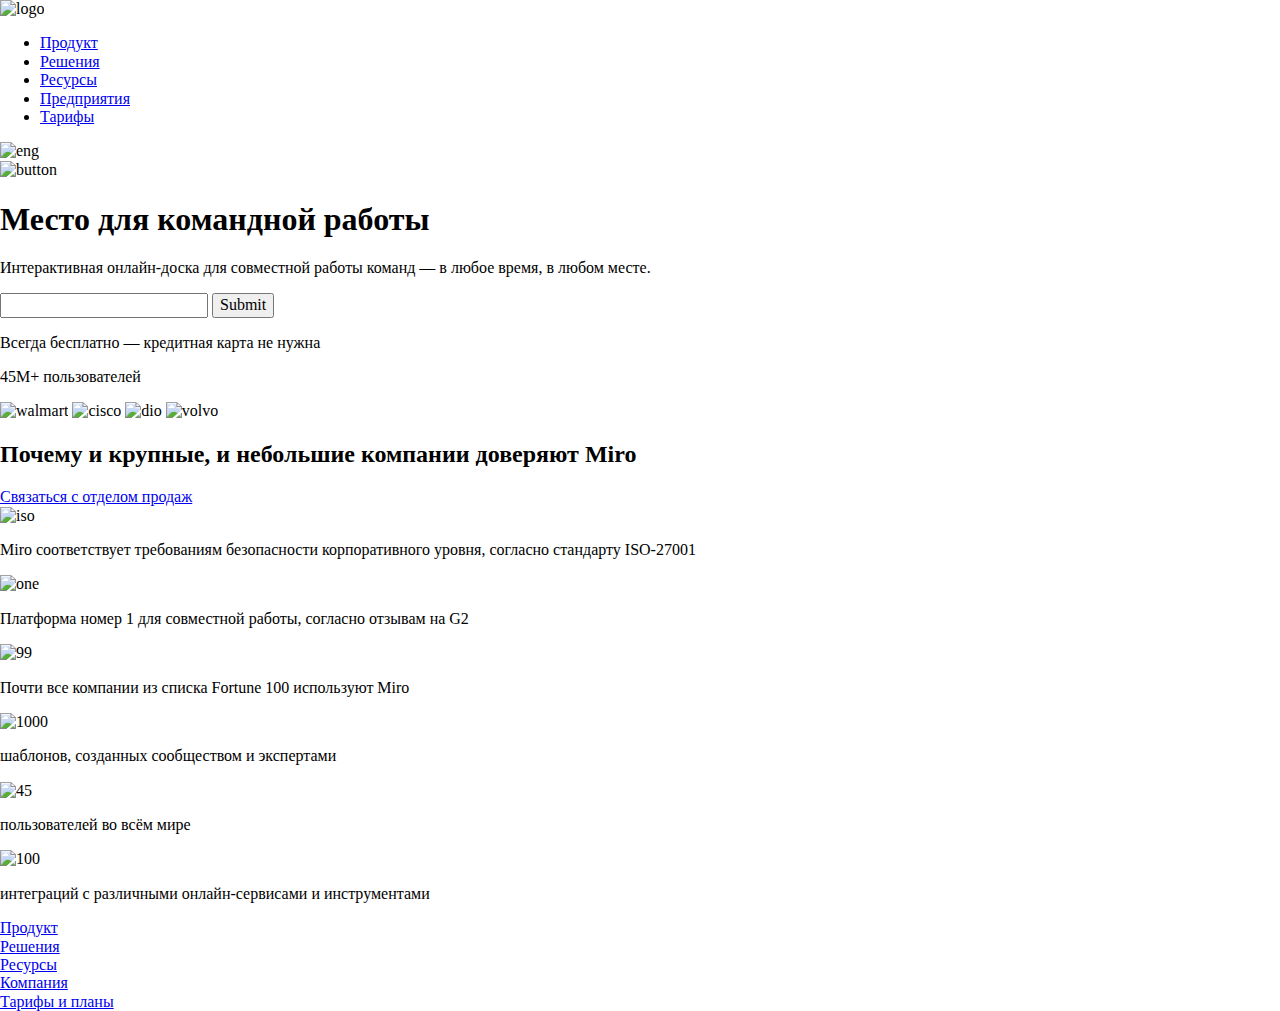
==== index_project.html @ 8d737d40 "add structure" ====
<!DOCTYPE html>
<html lang="ru">

<head>
    <meta charset="UTF-8">
    <meta http-equiv="X-UA-Compatible" content="IE=edge">
    <meta name="viewport" content="width=device-width, initial-scale=1.0">
    <title>Miro</title>
    <link rel="stylesheet" href="assets/style/normalize.css">
    <link rel="stylesheet" href="assets/style/style_project.css">
    <link href="https://fonts.googleapis.com/css2?family=Roboto:wght@300&display=swap" rel="stylesheet">
</head>

<body>
    <div class="container">
        <header class="header">
            <div class="h1"><img src="assets/images/logo.png" alt="logo"></div>
            <div class="h2">
                <nav>
                    <ul>
                        <li><a href="#">Продукт</a></li>
                        <li><a href="#">Решения</a></li>
                        <li><a href="#">Ресурсы</a></li>
                        <li><a href="#">Предприятия</a></li>
                        <li><a href="#">Тарифы</a></li>
                    </ul>
                </nav>
            </div>
            <div class="h3"><img src="assets/images/Vector (1).png" alt="eng"></div>
            <div class="h4"><img src="assets/images/Rectangle.png" alt="button"></div>
        </header>
        <div class="main1">
            <div class="m1">
                <h1>Место для командной работы</h1>
            </div>
            <div class="m2">
                <p>Интерактивная онлайн-доска для совместной работы команд — в любое время, в любом месте.</p>
            </div>
            <div class="m3"><label for="email"></label><input id="email" type="email">
                <input type="submit">
                <p>Всегда бесплатно — кредитная карта не нужна</p>
            </div>
            <div class="m5">
                <p>45M+ пользователей</p>
                <img src="assets/images/IMAGE.png" alt="walmart">
                <img src="assets/images/IMAGEcisco.png" alt="cisco">
                <img src="assets/images/IMAGEdeloitte.png" alt="dio">
                <img src="assets/images/IMAGEvolvo.png" alt="volvo">
            </div>
        </div>
        <div class="main2"></div>
        <div class="main3">
            <h2>Почему и крупные, и небольшие компании доверяют Miro</h2>
            <a href="#">Связаться с отделом продаж</a>
        </div>
        <div class="main4">
            <div class="main4_container">
                <div class="main4_b"><img src="assets/images/Vectoriso.png" alt="iso">
                    <p>Miro cоответствует требованиям безопасности корпоративного уровня, согласно стандарту ISO-27001
                    </p>
                </div>
                <div class="main4_b"><img src="assets/images/Vectorone.png" alt="one">
                    <p>Платформа номер 1 для совместной работы, согласно отзывам на G2</p>
                </div>
                <div class="main4_b"><img src="assets/images/Vector99.png" alt="99">
                    <p>Почти все компании из списка Fortune 100 используют Miro</p>
                </div>
                <div class="main4_b"><img src="assets/images/Vector1000.png" alt="1000">
                    <p>шаблонов, созданных сообществом и экспертами</p>
                </div>
                <div class="main4_b"><img src="assets/images/Vector45.png" alt="45">
                    <p>пользователей во всём мире</p>
                </div>
                <div class="main4_b"><img src="assets/images/Vector100.png" alt="100">
                    <p>интеграций с различными онлайн-сервисами и инструментами</p>
                </div>
            </div>
        </div>
        <footer class="footer">
            <nav>
                <div class="footer_b">
                    <div class="f1"><a href="#">Продукт</a></div>
                    <div class="f2"><a href="#">Решения</a></div>
                    <div class="f3"><a href="#">Ресурсы</a></div>
                    <div class="f4"><a href="#">Компания</a></div>
                    <div class="f5"><a href="#">Тарифы и планы</a></div>
                </div>
            </nav>
        </footer>
    </div>
</body>

</html>
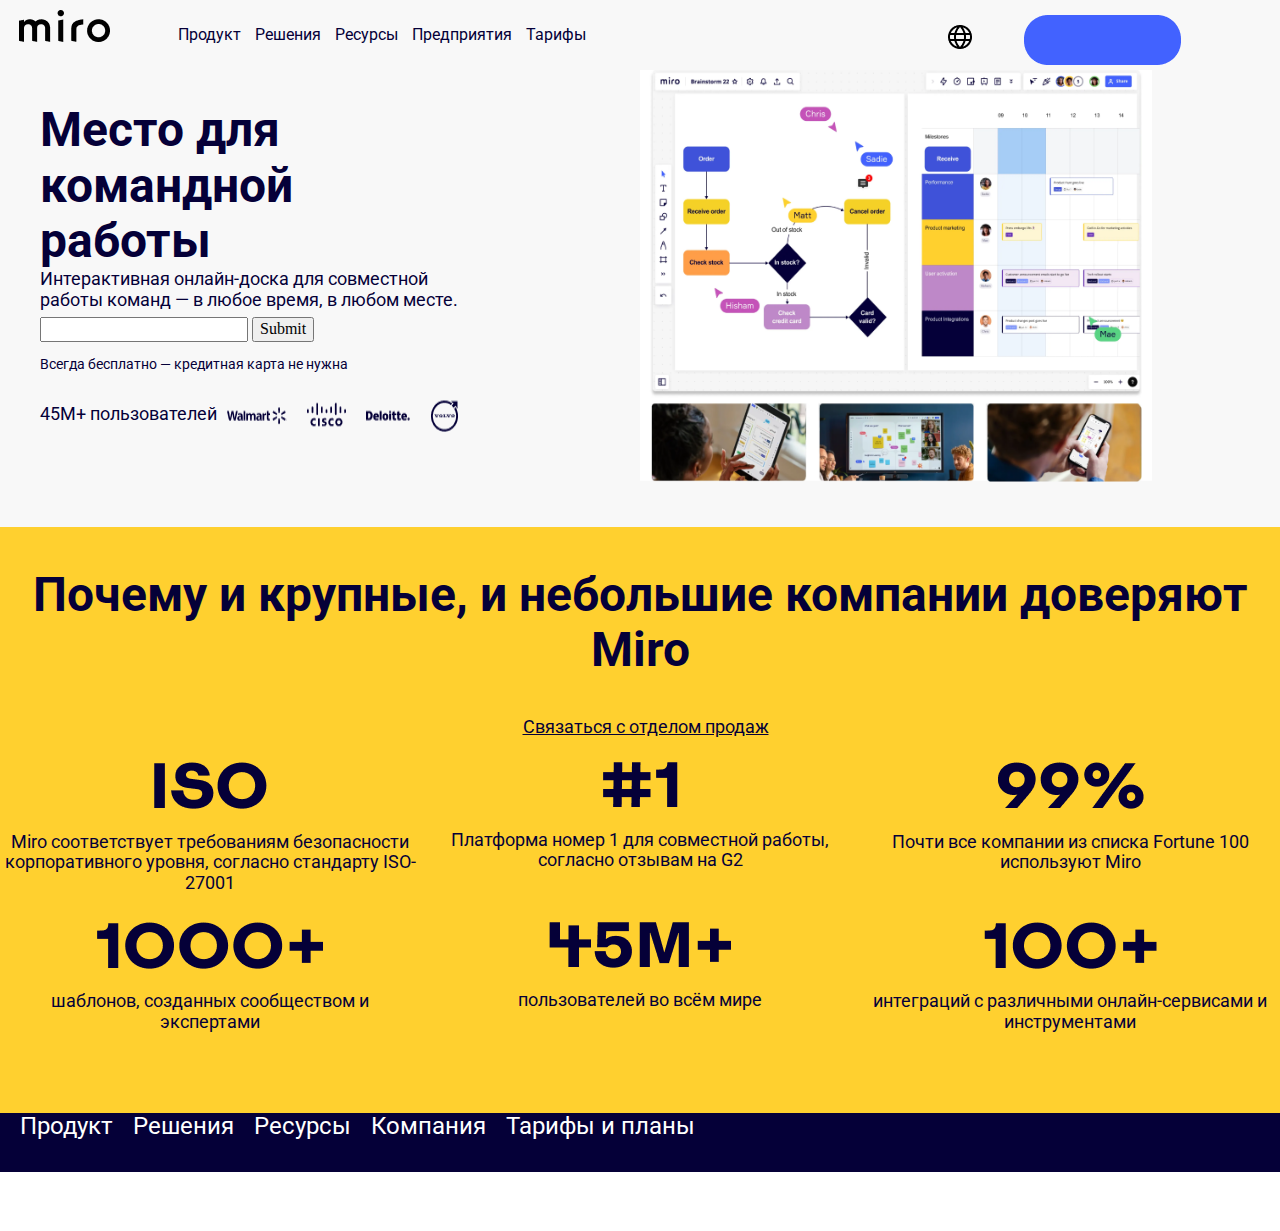
==== commit 34c948d0: "add img" ====
--- a/index_project.html
+++ b/index_project.html
@@ -48,7 +48,7 @@
                 <img src="assets/images/IMAGEvolvo.png" alt="volvo">
             </div>
         </div>
-        <div class="main2"></div>
+        <div class="main2"><img src="assets/images/headerimage-without-text 1.png" alt="grafik"></div>
         <div class="main3">
             <h2>Почему и крупные, и небольшие компании доверяют Miro</h2>
             <a href="#">Связаться с отделом продаж</a>
--- a/assets/style/style_project.css
+++ b/assets/style/style_project.css
@@ -0,0 +1,320 @@
+@media screen and (min-width: 960px) {
+    .container {
+        display: grid;
+        grid-template-columns: 50% 50%;
+        grid-template-rows: 6% 39% 20% 30% 5%;
+    }
+
+    .header {
+        grid-area: 1/1/2/3;
+        background-color: #f8f8f8;
+        display: grid;
+        grid-template-columns: 10% 60% 10% 10%;
+    }
+
+    .h1 {
+        margin: 0 auto;
+        padding-top: 10px;
+    }
+
+    .h2 li {
+        list-style-type: none;
+        font-family: 'Roboto', serif;
+        font-size: 16px;
+        display: inline-flex;
+        margin: 0 auto;
+        padding-left: 10px;
+        padding-top: 10px;
+    }
+
+    .h2 a {
+        text-decoration: none;
+        color: rgba(5, 0, 56, 1);
+
+    }
+
+    .h3 {
+        margin: 0 auto;
+        padding-top: 25px;
+    }
+
+    .h4 {
+        margin: 0 auto;
+        padding-top: 15px;
+    }
+
+    .main1 {
+        grid-area: 2/1/3/2;
+        background-color: #f8f8f8;
+    }
+
+    .m1 {
+        margin-left: 40px;
+        width: 285px;
+        height: 149px;
+    }
+
+    .m1 h1 {
+        color: rgba(5, 0, 56, 1);
+        font-family: 'Roboto', serif;
+        font-size: 48px;
+    }
+
+    .m2 {
+        margin-left: 40px;
+        width: 424px;
+        height: 48px;
+    }
+
+    .m2 p {
+        color: rgba(5, 0, 56, 1);
+        font-family: 'Roboto', serif;
+        font-size: 18px;
+    }
+
+    .m3 {
+        margin-left: 40px;
+    }
+
+    .m3 p {
+        color: rgba(5, 0, 56, 1);
+        font-family: 'Roboto', serif;
+        font-size: 14px;
+    }
+
+    .m5 {
+        margin-left: 40px;
+        display: inline-flex
+    }
+
+    .m5 img {
+        margin: 10px;
+    }
+
+    .m5 p {
+        color: rgba(5, 0, 56, 1);
+        font-family: 'Roboto', serif;
+        font-size: 18px;
+    }
+
+    .main2 {
+        grid-area: 2/2/3/3;
+        background-color: #f8f8f8;
+    }
+
+    .main2 img {
+        width: 80%;
+        height: 90%;
+
+    }
+
+    .main3 {
+        grid-area: 3/1/4/3;
+        background-color: rgba(255, 208, 47, 1);
+        text-align: center;
+    }
+
+    .main3 h2 {
+        color: rgba(5, 0, 56, 1);
+        font-family: 'Roboto', serif;
+        font-size: 48px;
+        text-align: center;
+    }
+
+    .main3 a {
+        color: rgba(5, 0, 56, 1);
+        font-family: 'Roboto', serif;
+        font-size: 18px;
+        margin-left: 348px;
+        margin-right: 337px;
+    }
+
+    .main4 {
+        grid-area: 4/1/5/3;
+        background-color: rgba(255, 208, 47, 1);
+
+    }
+
+    .main4_container {
+        display: grid;
+        grid-template-columns: repeat(3, 1fr);
+        grid-template-rows: repeat(3, 1fr);
+        gap: 10px;
+    }
+
+    .main4_b {
+        text-align: center;
+        color: rgba(5, 0, 56, 1);
+        font-family: 'Roboto', serif;
+        font-size: 18px;
+    }
+
+    .footer {
+        grid-area: 5/1/6/3;
+        background-color: rgba(5, 0, 56, 1);
+    }
+
+    .footer_b a {
+        text-decoration: none;
+        color: rgba(255, 255, 255, 1);
+        font-family: 'Roboto', serif;
+        font-size: 24px;
+        margin-left: 20px;
+        padding-top: 10px;
+    }
+
+    .footer_b {
+        display: flex;
+        flex-wrap: wrap;
+    }
+}
+
+@media screen and (max-width: 959px) {
+    .container {
+        display: grid;
+        grid-template-rows: 5% 1fr 15% 1fr;
+    }
+
+    .header {
+        background-color: #f8f8f8;
+    }
+
+    .h1 {
+        margin-left: 10px;
+        margin: 10px;
+
+    }
+
+    .h2 li {
+        list-style-type: none;
+        font-family: 'Roboto', serif;
+        font-size: 16px;
+        display: none;
+    }
+
+    .h2 a {
+        text-decoration: none;
+        color: rgba(5, 0, 56, 1);
+
+    }
+
+    .h3 {
+        margin: 0 auto;
+        padding-top: 25px;
+        display: none;
+    }
+
+    .h4 {
+        margin: 0 auto;
+        padding-top: 15px;
+        display: none;
+    }
+
+    .main1 {
+        background-color: #f8f8f8;
+    }
+
+    .m1 {
+        margin-left: 40px;
+        width: 285px;
+        height: 149px;
+    }
+
+    .m1 h1 {
+        color: rgba(5, 0, 56, 1);
+        font-family: 'Roboto', serif;
+        font-size: 48px;
+    }
+
+    .m2 {
+        margin-left: 40px;
+        width: 424px;
+        height: 48px;
+    }
+
+    .m2 p {
+        color: rgba(5, 0, 56, 1);
+        font-family: 'Roboto', serif;
+        font-size: 18px;
+    }
+
+    .m3 {
+        margin-left: 40px;
+    }
+
+    .m3 p {
+        color: rgba(5, 0, 56, 1);
+        font-family: 'Roboto', serif;
+        font-size: 14px;
+    }
+
+    .m5 {
+        margin-left: 40px;
+        display: inline-flex
+    }
+
+    .m5 img {
+        margin: 10px;
+    }
+
+    .m5 p {
+        color: rgba(5, 0, 56, 1);
+        font-family: 'Roboto', serif;
+        font-size: 18px;
+    }
+
+    .main2 {
+        background-color: #f8f8f8;
+        display: none;
+    }
+
+    .main3 {
+        background-color: rgba(255, 208, 47, 1);
+        text-align: center;
+    }
+
+    .main3 h2 {
+        color: rgba(5, 0, 56, 1);
+        font-family: 'Roboto', serif;
+        font-size: 28px;
+        text-align: center;
+    }
+
+    .main3 a {
+        color: rgba(5, 0, 56, 1);
+        font-family: 'Roboto', serif;
+        font-size: 18px;
+    }
+
+    .main4 {
+        background-color: rgba(255, 208, 47, 1);
+
+    }
+
+    .main4_b {
+        text-align: center;
+        color: rgba(5, 0, 56, 1);
+        font-family: 'Roboto', serif;
+        font-size: 15px;
+    }
+
+    .footer {
+        grid-area: 5/1/6/3;
+        background-color: rgba(5, 0, 56, 1);
+        display: none;
+    }
+
+    .footer_b a {
+        text-decoration: none;
+        color: rgba(255, 255, 255, 1);
+        font-family: 'Roboto', serif;
+        font-size: 24px;
+        margin-left: 20px;
+        padding-top: 10px;
+    }
+
+    .footer_b {
+        display: flex;
+        flex-wrap: wrap;
+    }
+}